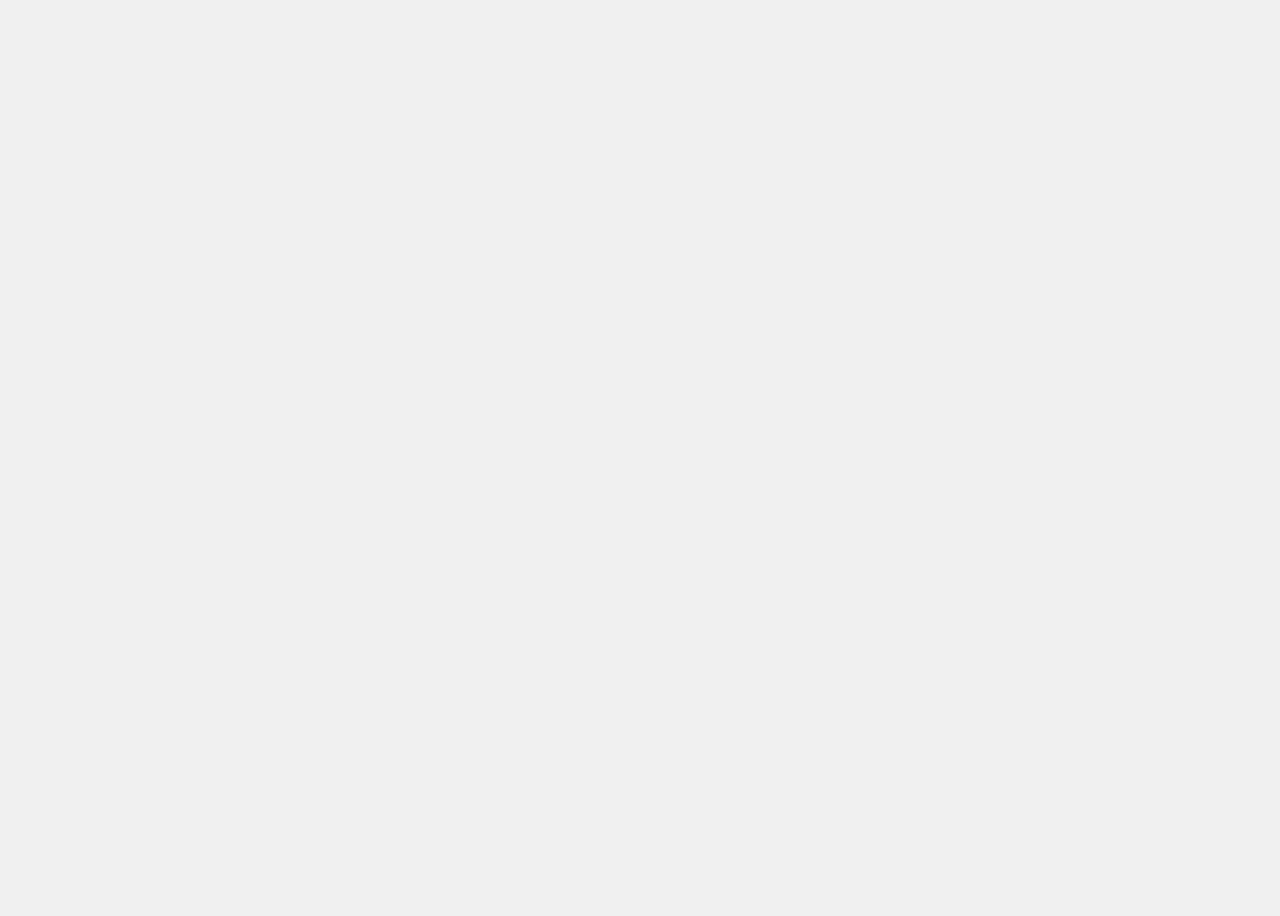
==== pinipon/index.html @ 3b99e275 "pini" ====
<!DOCTYPE html>
<html lang="es">
<head>
    <meta charset="UTF-8">
    <meta name="viewport" content="width=device-width, initial-scale=1.0">
    <title>Contador Regresivo</title>
    <style>
        body {
            display: flex;
            justify-content: center;
            align-items: center;
            height: 100vh;
            font-family: Arial, sans-serif;
            background-color: #f0f0f0;
        }
        #contador {
            text-align: center;
            font-size: 2rem;
        }
    </style>
</head>
<body>
    <div id="contador"></div>

    <script>
        function iniciarContador() {
            const fechaObjetivo = new Date('2024-06-21T00:00:00').getTime();
            const contadorElemento = document.getElementById('contador');

            function actualizarContador() {
                const ahora = new Date().getTime();
                const diferencia = fechaObjetivo - ahora;

                const dias = Math.floor(diferencia / (1000 * 60 * 60 * 24));
                const horas = Math.floor((diferencia % (1000 * 60 * 60 * 24)) / (1000 * 60 * 60));
                const minutos = Math.floor((diferencia % (1000 * 60 * 60)) / (1000 * 60));
                const segundos = Math.floor((diferencia % (1000 * 60)) / 1000);

                if (diferencia > 0) {
                    contadorElemento.innerHTML = `
                        <div>${dias} días</div>
                        <div>${horas} horas</div>
                        <div>${minutos} minutos</div>
                        <div>${segundos} segundos</div>
                    `;
                } else {
                    clearInterval(intervalo);
                    contadorElemento.innerHTML = "¡Ha llegado el día!";
                }
            }

            const intervalo = setInterval(actualizarContador, 1000);
        }

        iniciarContador();
    </script>
</body>
</html>
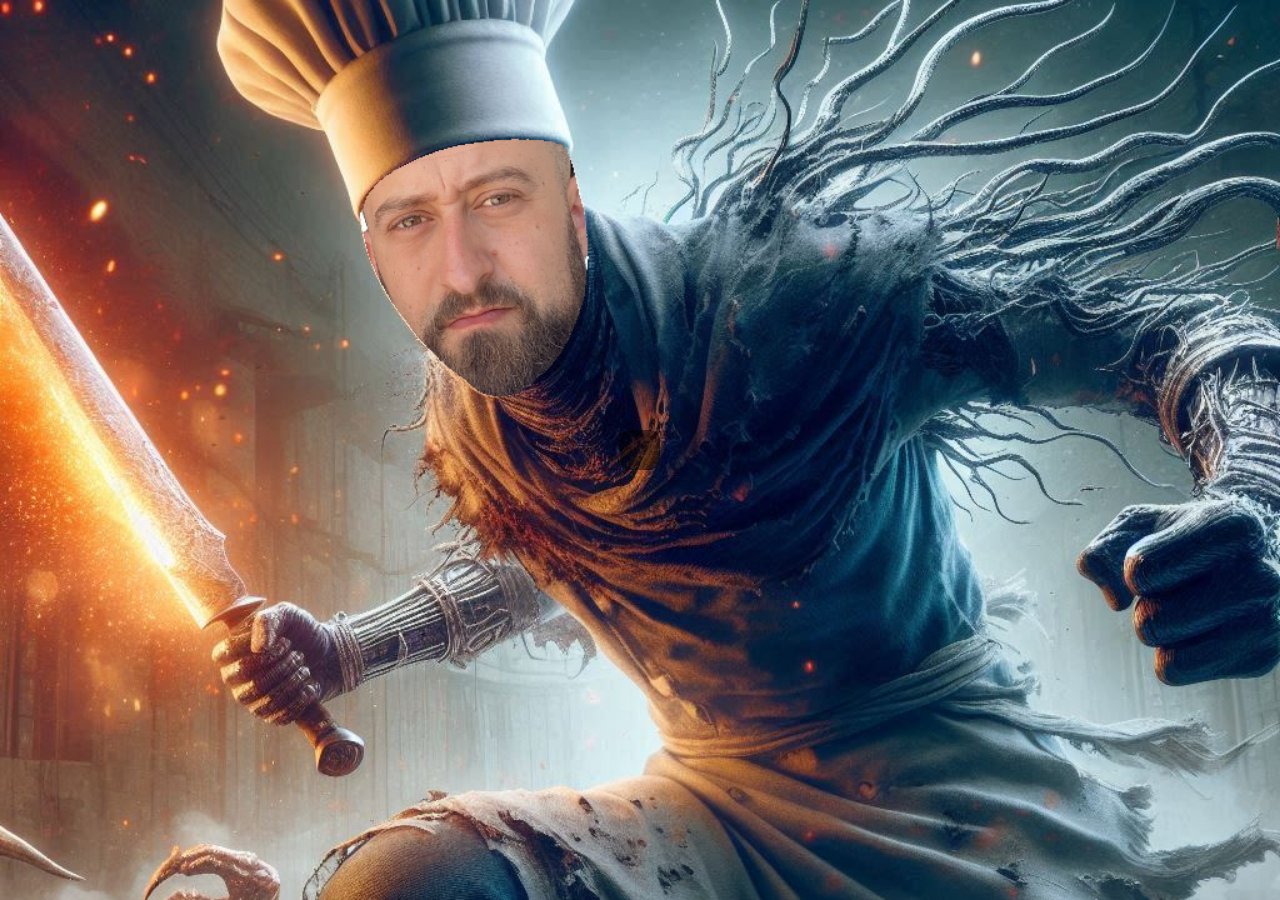
==== commit 1d3fe350: "a" ====
--- a/pinipon/index.html
+++ b/pinipon/index.html
@@ -6,16 +6,23 @@
     <title>Contador Regresivo</title>
     <style>
         body {
+            margin: 0;
+            padding: 0;
             display: flex;
             justify-content: center;
             align-items: center;
             height: 100vh;
+            background: url('pini.png') no-repeat center center fixed;
+            background-size: cover;
             font-family: Arial, sans-serif;
-            background-color: #f0f0f0;
         }
         #contador {
             text-align: center;
             font-size: 2rem;
+            background: rgba(0, 0, 0, 0.5); /* Fondo semitransparente */
+            color: white;
+            padding: 20px;
+            border-radius: 10px;
         }
     </style>
 </head>
@@ -38,10 +45,7 @@
 
                 if (diferencia > 0) {
                     contadorElemento.innerHTML = `
-                        <div>${dias} días</div>
-                        <div>${horas} horas</div>
-                        <div>${minutos} minutos</div>
-                        <div>${segundos} segundos</div>
+                        <div>${dias}d ${horas}h ${minutos}m ${segundos}s</div>
                     `;
                 } else {
                     clearInterval(intervalo);
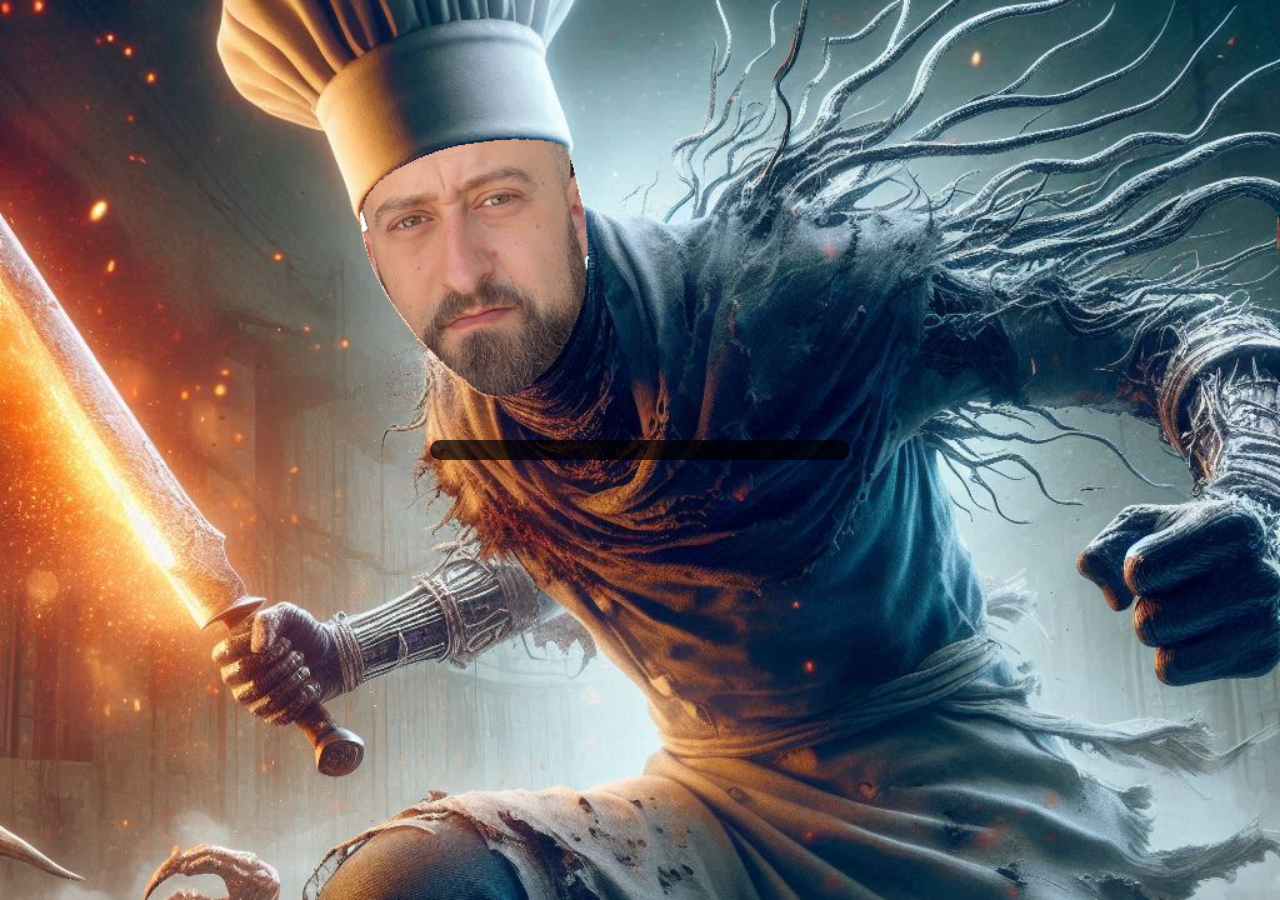
==== commit 827a4b51: "fin" ====
--- a/pinipon/index.html
+++ b/pinipon/index.html
@@ -3,7 +3,7 @@
 <head>
     <meta charset="UTF-8">
     <meta name="viewport" content="width=device-width, initial-scale=1.0">
-    <title>Contador Regresivo</title>
+    <title>Contador Regresivo con Modal</title>
     <style>
         body {
             margin: 0;
@@ -15,19 +15,68 @@
             background: url('pini.png') no-repeat center center fixed;
             background-size: cover;
             font-family: Arial, sans-serif;
+            overflow: hidden; /* Para evitar el desplazamiento en móviles */
         }
         #contador {
             text-align: center;
-            font-size: 2rem;
-            background: rgba(0, 0, 0, 0.5); /* Fondo semitransparente */
+            font-size: 1.5rem;
+            background: rgba(0, 0, 0, 0.7); /* Fondo semitransparente */
             color: white;
+            padding: 10px;
+            border-radius: 10px;
+            cursor: pointer;
+            width: 90%; /* Ajuste de ancho para móviles */
+            max-width: 400px;
+        }
+        /* Estilo del modal */
+        .modal {
+            display: none; /* Oculto por defecto */
+            position: fixed;
+            z-index: 1;
+            left: 0;
+            top: 0;
+            width: 100%;
+            height: 100%;
+            overflow: auto;
+            background-color: rgba(0, 0, 0, 0.8); /* Fondo semitransparente */
+            justify-content: center;
+            align-items: center;
+        }
+        .modal-content {
+            background-color: #fefefe;
+            margin: auto;
             padding: 20px;
+            border: 1px solid #888;
+            width: 80%;
+            max-width: 300px; /* Ajuste de ancho para móviles */
+            text-align: center;
             border-radius: 10px;
+            box-sizing: border-box;
+        }
+        .close {
+            color: #aaa;
+            float: right;
+            font-size: 24px; /* Tamaño reducido para móviles */
+            font-weight: bold;
+        }
+        .close:hover,
+        .close:focus {
+            color: black;
+            text-decoration: none;
+            cursor: pointer;
         }
     </style>
 </head>
 <body>
     <div id="contador"></div>
+
+    <!-- Modal -->
+    <div id="miModal" class="modal">
+        <div class="modal-content">
+            <span class="close">&times;</span>
+            <p>El tiempo corre pinillo, espabila Sinluz.</p>
+        </div>
+    </div>
 
     <script>
         function iniciarContador() {
@@ -44,9 +93,7 @@
                 const segundos = Math.floor((diferencia % (1000 * 60)) / 1000);
 
                 if (diferencia > 0) {
-                    contadorElemento.innerHTML = `
-                        <div>${dias}d ${horas}h ${minutos}m ${segundos}s</div>
-                    `;
+                    contadorElemento.innerHTML = `${dias}d ${horas}h ${minutos}m ${segundos}s`;
                 } else {
                     clearInterval(intervalo);
                     contadorElemento.innerHTML = "¡Ha llegado el día!";
@@ -56,6 +103,32 @@
             const intervalo = setInterval(actualizarContador, 1000);
         }
 
+        // Función para mostrar el modal
+        function mostrarModal() {
+            const modal = document.getElementById('miModal');
+            modal.style.display = 'flex';
+        }
+
+        // Función para cerrar el modal
+        function cerrarModal() {
+            const modal = document.getElementById('miModal');
+            modal.style.display = 'none';
+        }
+
+        // Event listener para mostrar el modal al hacer clic en el contador
+        document.getElementById('contador').addEventListener('click', mostrarModal);
+
+        // Event listener para cerrar el modal al hacer clic en el botón de cierre
+        document.querySelector('.close').addEventListener('click', cerrarModal);
+
+        // Event listener para cerrar el modal al hacer clic fuera de la caja del modal
+        window.addEventListener('click', function(event) {
+            const modal = document.getElementById('miModal');
+            if (event.target == modal) {
+                cerrarModal();
+            }
+        });
+
         iniciarContador();
     </script>
 </body>
